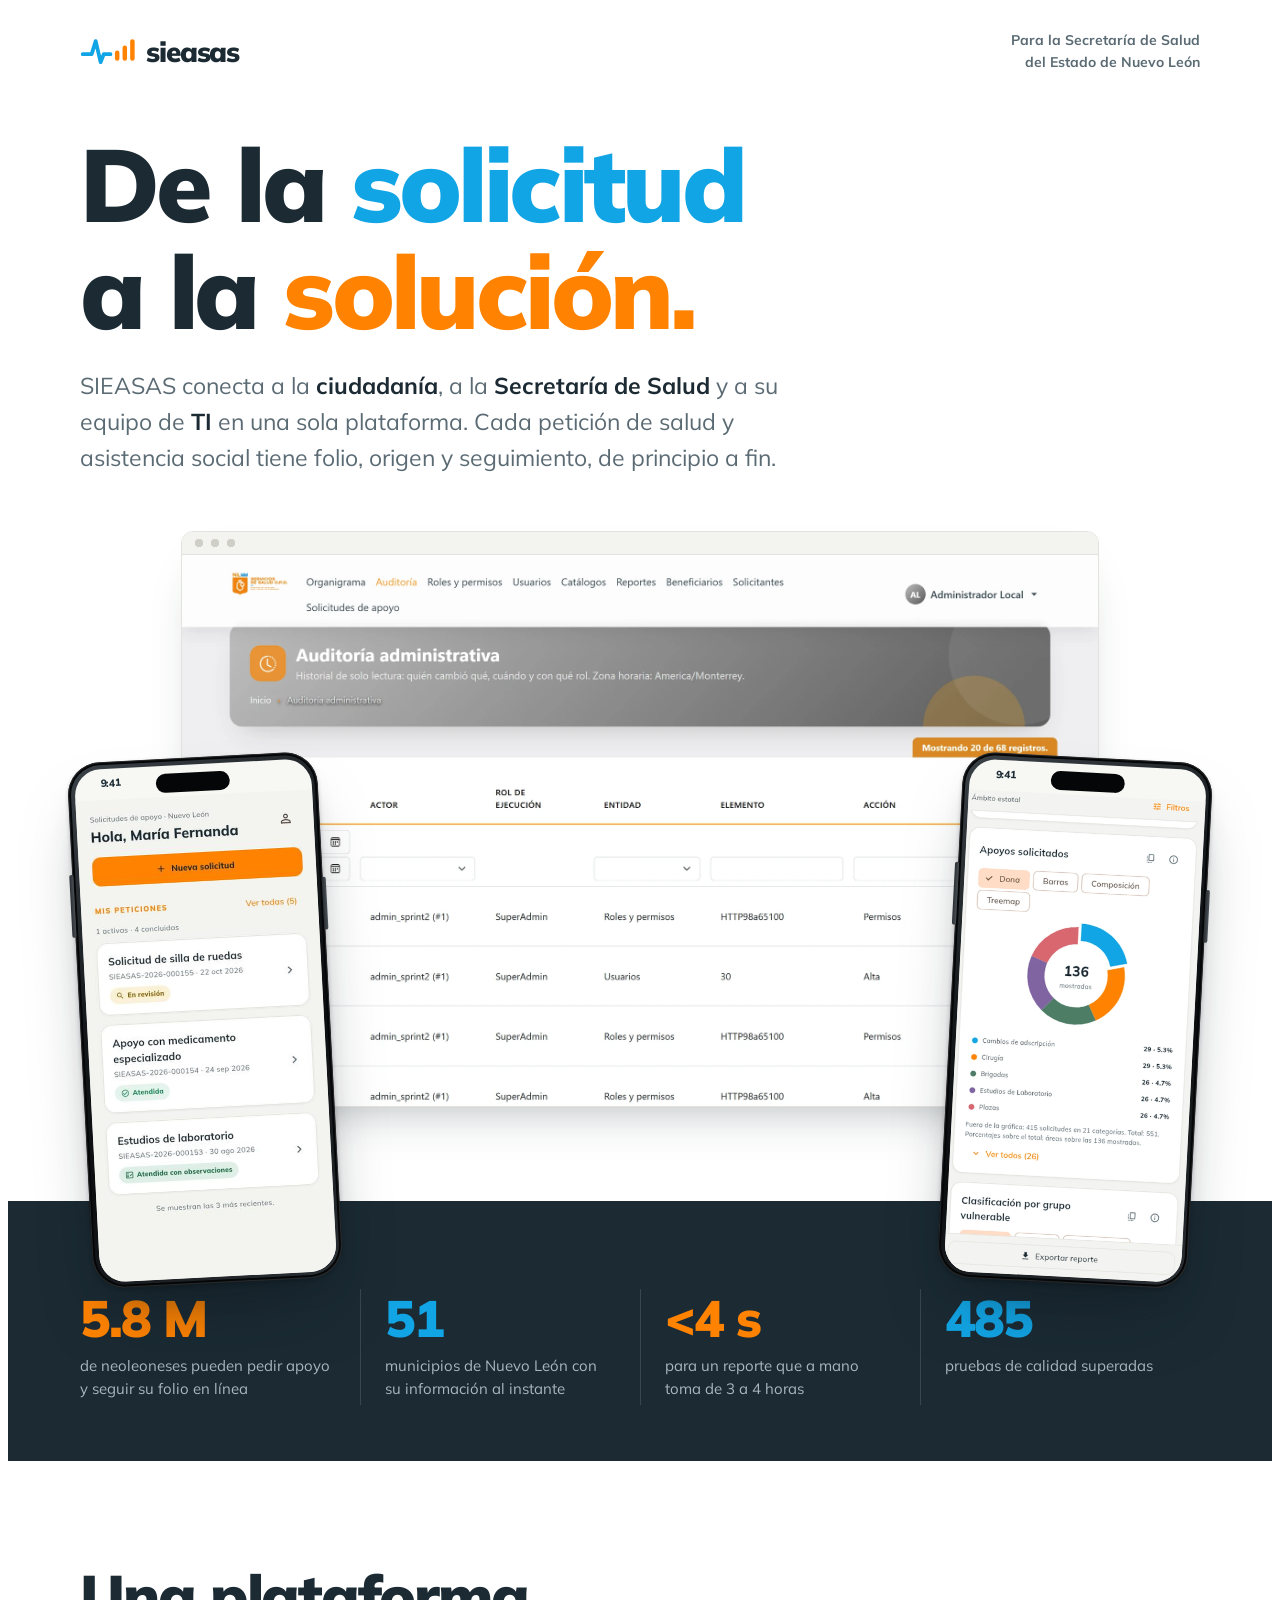
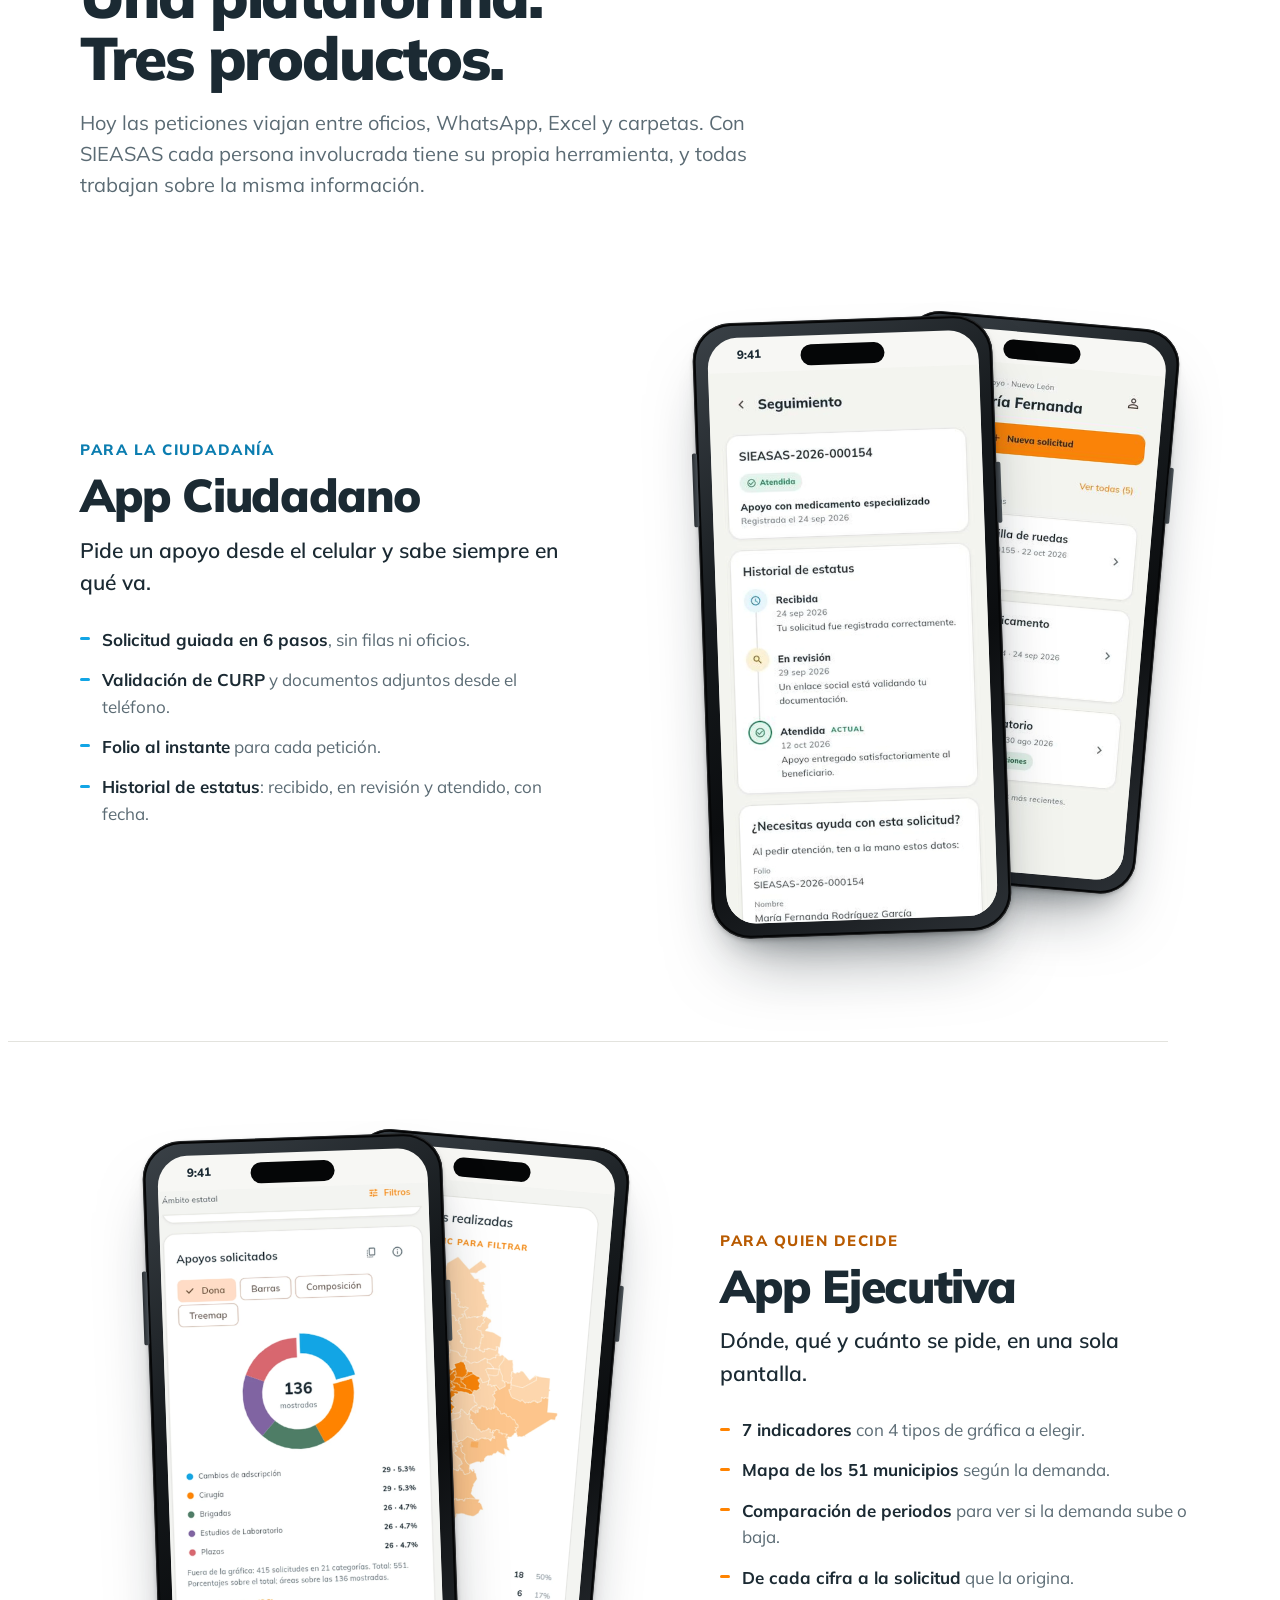
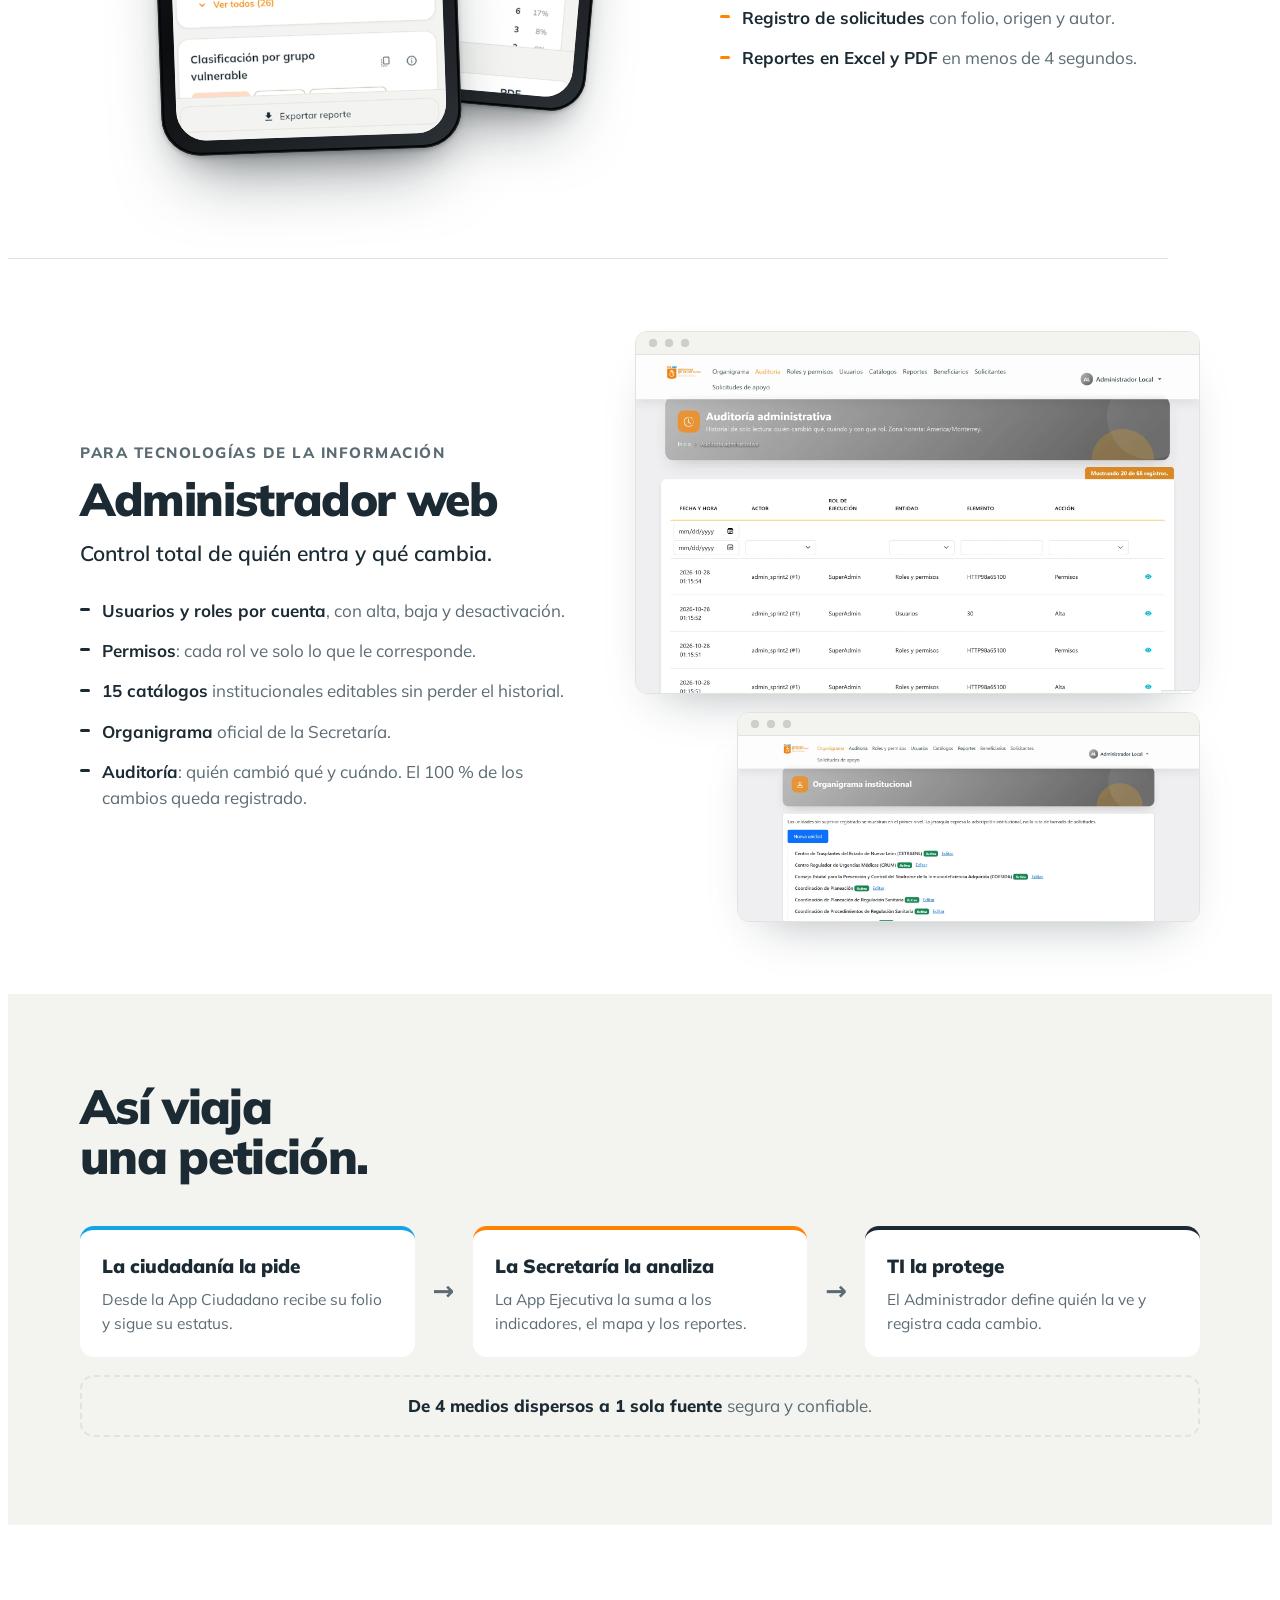
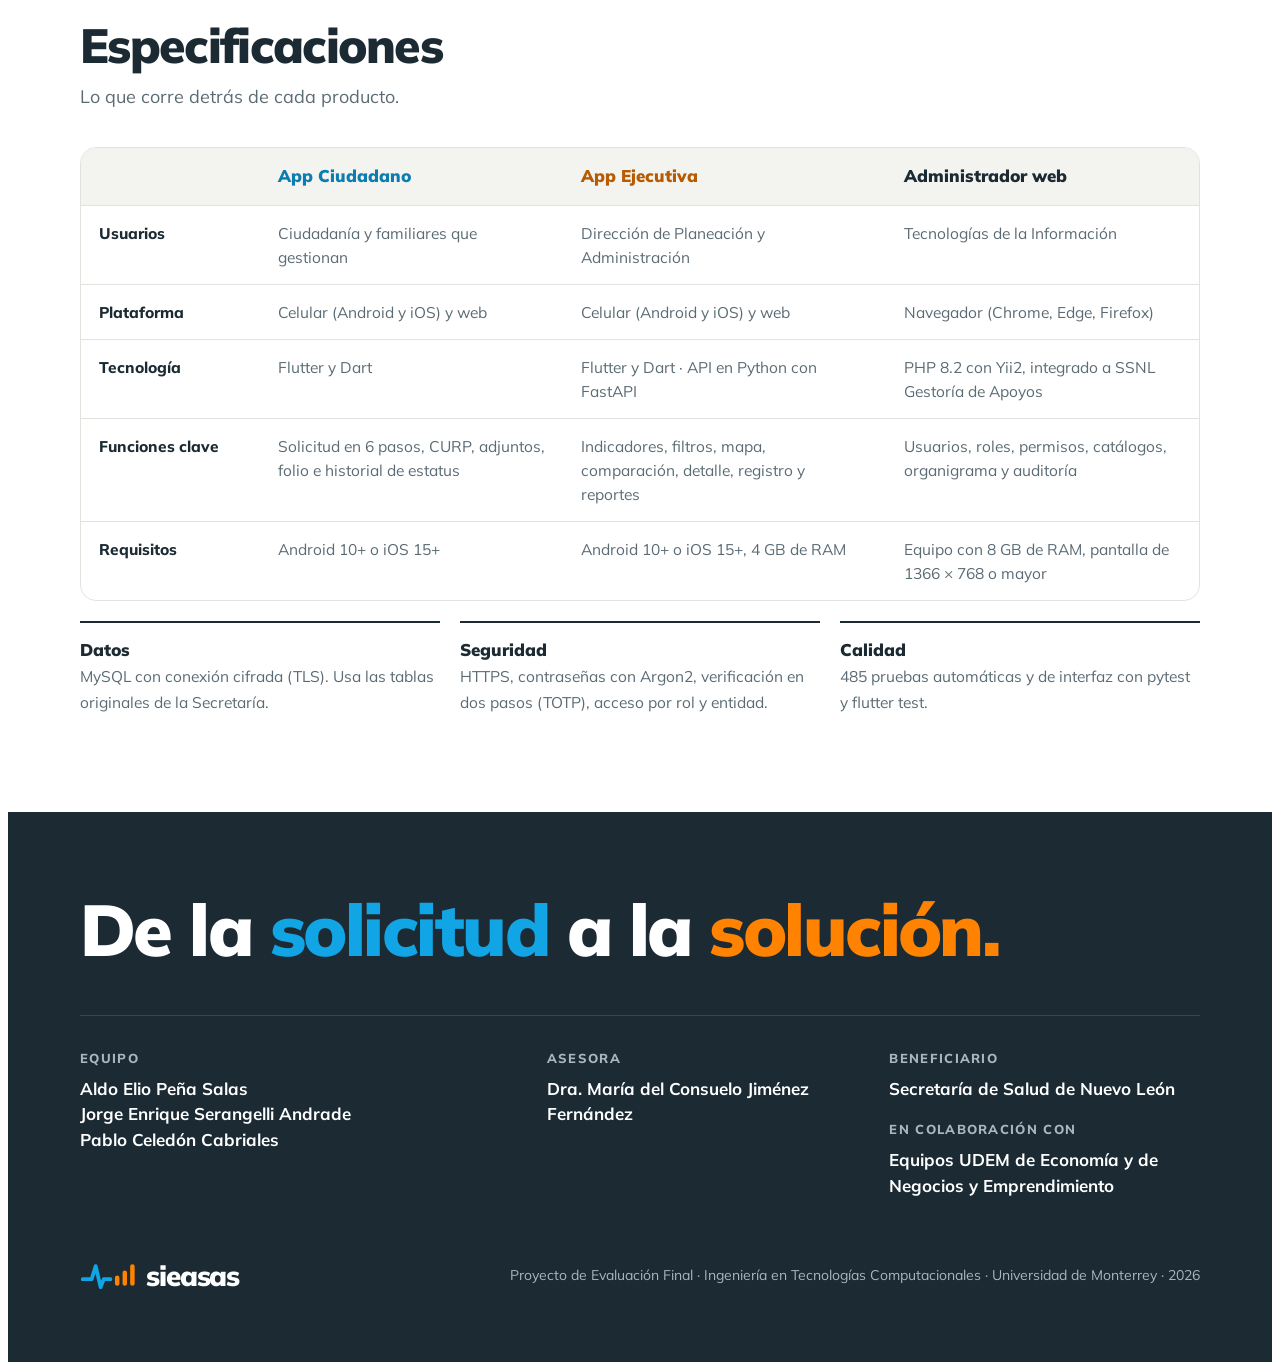
==== promocion/sitio/index.html @ 9f804b7c "Agrega propuestas de logotipo y material promocional - logo/: rondas de propuestas del logotipo (PNG" ====
<!doctype html>
<html lang="es">
<head>
<meta charset="utf-8">
<title>SIEASAS</title>
<meta name="viewport" content="width=device-width, initial-scale=1, viewport-fit=cover">
<meta name="claude:viewport-fit-sides" content="cover">
<meta name="description" content="SIEASAS: la plataforma que conecta a la ciudadanía, a la Secretaría de Salud de Nuevo León y a su equipo de TI. De la solicitud a la solución.">
<link rel="preconnect" href="https://fonts.googleapis.com">
<link rel="preconnect" href="https://fonts.gstatic.com" crossorigin>
<link rel="stylesheet" href="https://fonts.googleapis.com/css2?family=Mulish:wght@400;600;700;800;900&display=swap">
<style>
/* Layout: portada con los tres productos reales en pantalla; luego un capítulo por producto (texto + capturas alternados), cómo se conectan, ficha técnica comparativa y créditos. Solo scroll, sin botones. */
:root {
  --bg: #FFFFFF;
  --soft: #F3F3F0;
  --fg: #1B2A33;
  --muted: #5B6B74;
  --line: #E3E3DE;
  --salud: #12A5E5;
  --salud-text: #0B7DB0;
  --brand: #FF8300;
  --brand-text: #B85A00;
  --frame: #1B2A33;
  --dark: #1B2A33;
  --on-dark: #FFFFFF;
  --on-dark-muted: #A9B6BE;
  --font: "Mulish", "Segoe UI", system-ui, sans-serif;
}
@media (prefers-color-scheme: dark) {
  :root:not([data-theme="light"]) {
    --bg: #10181D; --soft: #172229; --fg: #EAF0F3; --muted: #9AAAB3; --line: #26363F;
    --salud-text: #4CC0F0; --brand-text: #FFA54D; --frame: #000000; --dark: #0A1115; color-scheme: dark;
  }
}
:root[data-theme="dark"] {
  --bg: #10181D; --soft: #172229; --fg: #EAF0F3; --muted: #9AAAB3; --line: #26363F;
  --salud-text: #4CC0F0; --brand-text: #FFA54D; --frame: #000000; --dark: #0A1115; color-scheme: dark;
}

* { box-sizing: border-box; }
body { background: var(--bg); color: var(--fg); font-family: var(--font); font-size: 17px; line-height: 1.55; }
h1, h2, h3, p { margin: 0; }
h1, h2 { font-weight: 900; letter-spacing: -.035em; line-height: 1.04; text-wrap: balance; }
img { display: block; max-width: 100%; height: auto; }
.wrap { max-width: 1160px; margin: 0 auto; padding-left: max(20px, env(safe-area-inset-left, 0px)); padding-right: max(20px, env(safe-area-inset-right, 0px)); }

/* Marcos de dispositivo */
/* Teléfono: cuerpo de aluminio oscuro, bisel delgado, isla de cámara y botones laterales */
.phone { --r: 15%; position: relative; padding: 2.6%; border-radius: 13% / 6.2%; max-width: 100%;
  background: linear-gradient(145deg, #3B4248 0%, #15191C 38%, #0B0D0F 62%, #2C3136 100%);
  box-shadow: inset 0 0 0 1px rgba(255,255,255,.14), inset 0 0 0 3px #050607, 0 2px 4px rgba(0,0,0,.2), 0 40px 70px -30px rgba(15,25,32,.55), 0 18px 30px -18px rgba(15,25,32,.35); }
.phone .screen { position: relative; border-radius: 11% / 5.2%; overflow: hidden; aspect-ratio: 9 / 19.5; background: #F7F7F4; display: flex; flex-direction: column; padding-top: 13%; container-type: inline-size; }
.phone img { width: 100%; flex: 1; min-height: 0; object-fit: cover; object-position: top; }
.phone .screen::before { content: "9:41"; position: absolute; top: 4.2cqw; left: 11cqw; font: 800 4.4cqw/1 var(--font); color: #1B2A33; letter-spacing: -.02em; }
.phone .screen::after { content: ""; position: absolute; top: 1.6%; left: 50%; width: 31%; height: 3.6%; transform: translateX(-50%); background: #050607; border-radius: 999px; }
.phone::before, .phone::after { content: ""; position: absolute; width: 1.6%; border-radius: 2px; background: linear-gradient(90deg, #2A2F33, #4A5157); }
.phone::before { right: -1.2%; top: 24%; height: 10%; }
.phone::after { left: -1.2%; top: 21%; height: 12%; }
/* Par de teléfonos: uno al frente y otro detrás, ligeramente girado */
.duo { position: relative; display: grid; grid-template-columns: 1fr; justify-items: center; padding: 4% 0 6%; }
.duo .phone { grid-area: 1 / 1; width: 58%; max-width: 300px; }
.duo .back { transform: translateX(34%) translateY(-4%) rotate(5deg) scale(.92); filter: saturate(.95); }
.duo .front { transform: translateX(-22%) rotate(-2deg); z-index: 1; }
.duo::before { content: ""; position: absolute; inset: 14% 6% 0; border-radius: 40px; background: var(--glow); z-index: -1; }
.c .duo { --glow: radial-gradient(60% 55% at 50% 55%, rgba(18,165,229,.18), transparent 70%); }
.e .duo { --glow: radial-gradient(60% 55% at 50% 55%, rgba(255,131,0,.16), transparent 70%); }
.browser { border: 1px solid var(--line); border-radius: 12px; overflow: hidden; background: #fff; box-shadow: 0 24px 48px -28px rgba(27,42,51,.4); }
.browser::before { content: ""; display: block; height: 22px; background-color: var(--soft); border-bottom: 1px solid var(--line); background-image: radial-gradient(circle, #CFCFC8 4px, transparent 4.5px), radial-gradient(circle, #CFCFC8 4px, transparent 4.5px), radial-gradient(circle, #CFCFC8 4px, transparent 4.5px); background-size: 14px 22px; background-repeat: no-repeat; background-position: 10px 0, 26px 0, 42px 0; }

/* Encabezado */
.top { display: flex; align-items: center; justify-content: space-between; gap: 16px; padding-block: 22px; }
.logo { display: flex; align-items: center; gap: 10px; color: var(--fg); }
.logo svg { width: 56px; height: auto; }
.logo span { font-weight: 900; font-size: 28px; letter-spacing: -.04em; }
.top small { color: var(--muted); font-size: 14px; font-weight: 700; text-align: right; }

/* Portada */
.hero { padding-block: 36px 0; }
.hero h1 { font-size: clamp(46px, 8vw, 104px); max-width: 11ch; }
.hero h1 .s { color: var(--salud); }
.hero h1 .b { color: var(--brand); }
.hero .sub { font-size: clamp(19px, 2vw, 23px); color: var(--muted); max-width: 32em; margin-top: 24px; }
.hero .sub b { color: var(--fg); }
.stage { position: relative; margin-top: 56px; display: grid; grid-template-columns: 1fr 2.4fr 1fr; align-items: end; gap: 0; }
.stage .browser { grid-column: 1 / -1; grid-row: 1; margin: 0 9% 12%; }
.stage .phone { grid-row: 1; width: 100%; max-width: 250px; position: relative; }
.stage .p1 { grid-column: 1; justify-self: start; transform: translateY(8%) rotate(-3deg); }
.stage .p2 { grid-column: 3; justify-self: end; transform: translateY(8%) rotate(3deg); }
.stage figcaption { display: none; }

/* Cifras */
.facts { background: var(--dark); color: var(--on-dark); margin-top: -40px; padding-top: 88px; }
.facts .wrap { display: grid; grid-template-columns: repeat(4, 1fr); padding-block: 0 56px; }
.fact { padding: 4px 24px; border-left: 1px solid #FFFFFF22; min-width: 0; }
.fact:first-child { border-left: 0; padding-left: 0; }
.fact b { display: block; font-size: clamp(34px, 4vw, 52px); font-weight: 900; letter-spacing: -.04em; line-height: 1; font-variant-numeric: tabular-nums; }
.fact:nth-child(odd) b { color: var(--brand); }
.fact:nth-child(even) b { color: var(--salud); }
.fact span { display: block; color: var(--on-dark-muted); font-size: 15px; margin-top: 10px; }

/* Introducción a productos */
.intro { padding-block: 104px 24px; }
.intro h2 { font-size: clamp(36px, 5vw, 60px); max-width: 15ch; }
.intro p { color: var(--muted); font-size: 20px; max-width: 34em; margin-top: 18px; }

/* Capítulo de producto */
.product { padding-block: 72px; display: grid; grid-template-columns: 1fr 1.15fr; gap: 64px; align-items: center; }
.product > * { min-width: 0; }
.product.flip .copy { order: 2; }
.who { font-size: 15px; font-weight: 800; letter-spacing: .1em; text-transform: uppercase; }
.c .who { color: var(--salud-text); } .e .who { color: var(--brand-text); } .a .who { color: var(--muted); }
.product h3 { font-size: clamp(32px, 3.6vw, 46px); font-weight: 900; letter-spacing: -.03em; line-height: 1.05; margin-top: 10px; }
.product .promise { font-size: 21px; margin-top: 14px; font-weight: 600; }
.product ul { list-style: none; padding: 0; margin: 28px 0 0; display: grid; gap: 14px; }
.product li { padding-left: 22px; position: relative; color: var(--muted); }
.product li::before { content: ""; position: absolute; left: 0; top: .62em; width: 10px; height: 3px; border-radius: 2px; }
.c li::before { background: var(--salud); } .e li::before { background: var(--brand); } .a li::before { background: var(--fg); }
.product li b { color: var(--fg); }
.shots { display: flex; gap: 20px; justify-content: center; align-items: flex-start; }
.shots.stack { flex-direction: column; gap: 18px; align-items: stretch; }
.product.e { grid-template-columns: 1.2fr 1fr; }
.product.e .copy { order: 2; }
.shots.stack .browser:nth-child(2) { width: 82%; align-self: flex-end; }
.rule { border: 0; border-top: 1px solid var(--line); margin: 0; }

/* Cómo se conecta */
.flow { background: var(--soft); }
.flow .wrap { padding-block: 88px; }
.flow h2 { font-size: clamp(32px, 4vw, 48px); max-width: 16ch; }
.chain { display: grid; grid-template-columns: 1fr auto 1fr auto 1fr; gap: 18px; align-items: stretch; margin-top: 44px; }
.node { background: var(--bg); border-radius: 14px; padding: 22px; min-width: 0; }
.node b { display: block; font-size: 19px; font-weight: 900; }
.node span { display: block; color: var(--muted); font-size: 15.5px; margin-top: 6px; }
.node.c { border-top: 4px solid var(--salud); } .node.e { border-top: 4px solid var(--brand); } .node.a { border-top: 4px solid var(--fg); }
.arrow { align-self: center; color: var(--muted); font-size: 26px; font-weight: 900; }
.flow .base { margin-top: 18px; text-align: center; font-weight: 800; padding: 16px; border: 2px dashed var(--line); border-radius: 14px; }
.flow .base span { font-weight: 400; color: var(--muted); }

/* Especificaciones */
.specs .wrap { padding-block: 96px; }
.specs h2 { font-size: clamp(32px, 4vw, 48px); }
.specs .lead { color: var(--muted); margin-top: 12px; font-size: 18px; max-width: 40em; }
.table { margin-top: 36px; overflow-x: auto; border: 1px solid var(--line); border-radius: 16px; }
table { width: 100%; border-collapse: collapse; min-width: 760px; font-size: 15.5px; }
th, td { text-align: left; vertical-align: top; padding: 15px 18px; border-bottom: 1px solid var(--line); }
tbody tr:last-child th, tbody tr:last-child td { border-bottom: 0; }
thead th { font-size: 17px; font-weight: 900; background: var(--soft); }
thead th:nth-child(2) { color: var(--salud-text); } thead th:nth-child(3) { color: var(--brand-text); }
tbody th { font-weight: 800; width: 16%; }
td { color: var(--muted); }
.shared { margin-top: 20px; display: grid; grid-template-columns: repeat(3, 1fr); gap: 20px; }
.shared div { border-top: 2px solid var(--fg); padding-top: 14px; min-width: 0; }
.shared b { display: block; font-weight: 900; }
.shared span { color: var(--muted); font-size: 15.5px; }

/* Créditos */
.credits { background: var(--dark); color: var(--on-dark); }
.credits .wrap { padding-block: 80px 64px; }
.credits h2 { font-size: clamp(38px, 6vw, 72px); }
.credits h2 .s { color: var(--salud); } .credits h2 .b { color: var(--brand); }
.people { display: grid; grid-template-columns: 1.4fr 1fr 1fr; gap: 32px; margin-top: 48px; border-top: 1px solid #FFFFFF22; padding-top: 32px; }
.people > div { min-width: 0; }
.people small { display: block; font-size: 13px; font-weight: 800; letter-spacing: .1em; text-transform: uppercase; color: var(--on-dark-muted); margin-bottom: 8px; }
.people p { font-weight: 700; line-height: 1.5; }
.credits .end { display: flex; justify-content: space-between; gap: 20px; flex-wrap: wrap; align-items: center; margin-top: 56px; color: var(--on-dark-muted); font-size: 14px; }
.credits .logo { color: var(--on-dark); }

@media (max-width: 900px) {
  .product, .product.flip { grid-template-columns: 1fr; gap: 40px; }
  .product.flip .copy { order: 0; }
  .facts .wrap { grid-template-columns: repeat(2, 1fr); row-gap: 32px; }
  .fact:nth-child(3) { border-left: 0; padding-left: 0; }
  .chain { grid-template-columns: 1fr; }
  .arrow { transform: rotate(90deg); justify-self: center; }
  .people { grid-template-columns: 1fr; gap: 24px; }
  .shared { grid-template-columns: 1fr; }
}
@media (max-width: 560px) {
  body { font-size: 16px; }
  .top small { display: none; }
  .stage { margin-top: 36px; }
  .stage .browser { margin: 0 4% 20%; }
  .stage .phone { max-width: 132px; }
  .facts { margin-top: -24px; padding-top: 64px; }
  .fact { padding: 0 14px; }
  .intro { padding-block: 72px 8px; }
  .product { padding-block: 48px; }
}
</style>

<svg width="0" height="0" style="position:absolute" aria-hidden="true">
  <defs>
    <symbol id="sym" viewBox="0 0 250 120">
      <polyline points="12,72 52,72 70,14 92,108 106,72 136,72" fill="none" stroke="#12A5E5" stroke-width="17" stroke-linecap="round" stroke-linejoin="round"/>
      <rect x="156" y="56" width="20" height="46" rx="10" fill="#FF8300"/>
      <rect x="190" y="34" width="20" height="68" rx="10" fill="#FF8300"/>
      <rect x="224" y="6" width="20" height="96" rx="10" fill="#FF8300"/>
    </symbol>
  </defs>
</svg>

<header class="wrap top">
  <div class="logo" aria-label="SIEASAS"><svg viewBox="0 0 250 120" aria-hidden="true"><use href="#sym"/></svg><span>sieasas</span></div>
  <small>Para la Secretaría de Salud<br>del Estado de Nuevo León</small>
</header>

<main>
  <section class="hero">
    <div class="wrap">
      <h1>De la <span class="s">solicitud</span> a la <span class="b">solución.</span></h1>
      <p class="sub">SIEASAS conecta a la <b>ciudadanía</b>, a la <b>Secretaría de Salud</b> y a su equipo de <b>TI</b> en una sola plataforma. Cada petición de salud y asistencia social tiene folio, origen y seguimiento, de principio a fin.</p>

      <figure class="stage" style="margin-inline:0;margin-bottom:0">
        <div class="browser"><img src="img/admin_auditoria.webp" alt="Administrador web de SIEASAS: auditoría administrativa" width="2000" height="1201"></div>
        <div class="phone p1"><div class="screen"><img src="img/ci_1.webp" alt="App Ciudadano: inicio con las peticiones del ciudadano" width="900" height="1948"></div></div>
        <div class="phone p2"><div class="screen"><img src="img/ej_apoyos.webp" alt="App Ejecutiva: apoyos solicitados" width="900" height="1730"></div></div>
      </figure>
    </div>
  </section>

  <section class="facts" aria-label="SIEASAS en cifras">
    <div class="wrap">
      <div class="fact"><b>5.8 M</b><span>de neoleoneses pueden pedir apoyo y seguir su folio en línea</span></div>
      <div class="fact"><b>51</b><span>municipios de Nuevo León con su información al instante</span></div>
      <div class="fact"><b>&lt;4 s</b><span>para un reporte que a mano toma de 3 a 4 horas</span></div>
      <div class="fact"><b>485</b><span>pruebas de calidad superadas</span></div>
    </div>
  </section>

  <section class="wrap intro">
    <h2>Una plataforma. Tres productos.</h2>
    <p>Hoy las peticiones viajan entre oficios, WhatsApp, Excel y carpetas. Con SIEASAS cada persona involucrada tiene su propia herramienta, y todas trabajan sobre la misma información.</p>
  </section>

  <section class="wrap product c" aria-labelledby="p-ciudadano">
    <div class="copy">
      <p class="who">Para la ciudadanía</p>
      <h3 id="p-ciudadano">App Ciudadano</h3>
      <p class="promise">Pide un apoyo desde el celular y sabe siempre en qué va.</p>
      <ul>
        <li><b>Solicitud guiada en 6 pasos</b>, sin filas ni oficios.</li>
        <li><b>Validación de CURP</b> y documentos adjuntos desde el teléfono.</li>
        <li><b>Folio al instante</b> para cada petición.</li>
        <li><b>Historial de estatus</b>: recibido, en revisión y atendido, con fecha.</li>
      </ul>
    </div>
    <div class="duo">
      <div class="phone back"><div class="screen"><img src="img/ci_1.webp" alt="App Ciudadano: mis peticiones" width="900" height="1948" loading="lazy"></div></div>
      <div class="phone front"><div class="screen"><img src="img/ci_2.webp" alt="App Ciudadano: seguimiento de folio e historial de estatus" width="900" height="1948" loading="lazy"></div></div>
    </div>
  </section>

  <hr class="wrap rule">

  <section class="wrap product e flip" aria-labelledby="p-ejecutiva">
    <div class="copy">
      <p class="who">Para quien decide</p>
      <h3 id="p-ejecutiva">App Ejecutiva</h3>
      <p class="promise">Dónde, qué y cuánto se pide, en una sola pantalla.</p>
      <ul>
        <li><b>7 indicadores</b> con 4 tipos de gráfica a elegir.</li>
        <li><b>Mapa de los 51 municipios</b> según la demanda.</li>
        <li><b>Comparación de periodos</b> para ver si la demanda sube o baja.</li>
        <li><b>De cada cifra a la solicitud</b> que la origina.</li>
        <li><b>Registro de solicitudes</b> con folio, origen y autor.</li>
        <li><b>Reportes en Excel y PDF</b> en menos de 4 segundos.</li>
      </ul>
    </div>
    <div class="duo">
      <div class="phone back"><div class="screen"><img src="img/ej_mapa.webp" alt="App Ejecutiva: mapa de solicitudes por municipio" width="900" height="1896" loading="lazy"></div></div>
      <div class="phone front"><div class="screen"><img src="img/ej_apoyos.webp" alt="App Ejecutiva: apoyos solicitados por categoría" width="900" height="1730" loading="lazy"></div></div>
    </div>
  </section>

  <hr class="wrap rule">

  <section class="wrap product a" aria-labelledby="p-admin">
    <div class="copy">
      <p class="who">Para Tecnologías de la Información</p>
      <h3 id="p-admin">Administrador web</h3>
      <p class="promise">Control total de quién entra y qué cambia.</p>
      <ul>
        <li><b>Usuarios y roles por cuenta</b>, con alta, baja y desactivación.</li>
        <li><b>Permisos</b>: cada rol ve solo lo que le corresponde.</li>
        <li><b>15 catálogos</b> institucionales editables sin perder el historial.</li>
        <li><b>Organigrama</b> oficial de la Secretaría.</li>
        <li><b>Auditoría</b>: quién cambió qué y cuándo. El 100 % de los cambios queda registrado.</li>
      </ul>
    </div>
    <div class="shots stack">
      <div class="browser"><img src="img/admin_auditoria.webp" alt="Administrador web: auditoría administrativa" width="2000" height="1201" loading="lazy"></div>
      <div class="browser"><img src="img/admin_organigrama.webp" alt="Administrador web: organigrama institucional" width="1600" height="640" loading="lazy"></div>
    </div>
  </section>

  <section class="flow" aria-labelledby="t-flujo">
    <div class="wrap">
      <h2 id="t-flujo">Así viaja una petición.</h2>
      <div class="chain">
        <div class="node c"><b>La ciudadanía la pide</b><span>Desde la App Ciudadano recibe su folio y sigue su estatus.</span></div>
        <div class="arrow" aria-hidden="true">→</div>
        <div class="node e"><b>La Secretaría la analiza</b><span>La App Ejecutiva la suma a los indicadores, el mapa y los reportes.</span></div>
        <div class="arrow" aria-hidden="true">→</div>
        <div class="node a"><b>TI la protege</b><span>El Administrador define quién la ve y registra cada cambio.</span></div>
      </div>
      <p class="base">De 4 medios dispersos a 1 sola fuente <span>segura y confiable.</span></p>
    </div>
  </section>

  <section class="specs" aria-labelledby="t-spec">
    <div class="wrap">
      <h2 id="t-spec">Especificaciones</h2>
      <p class="lead">Lo que corre detrás de cada producto.</p>
      <div class="table">
        <table>
          <thead>
            <tr><th scope="col"></th><th scope="col">App Ciudadano</th><th scope="col">App Ejecutiva</th><th scope="col">Administrador web</th></tr>
          </thead>
          <tbody>
            <tr><th scope="row">Usuarios</th><td>Ciudadanía y familiares que gestionan</td><td>Dirección de Planeación y Administración</td><td>Tecnologías de la Información</td></tr>
            <tr><th scope="row">Plataforma</th><td>Celular (Android y iOS) y web</td><td>Celular (Android y iOS) y web</td><td>Navegador (Chrome, Edge, Firefox)</td></tr>
            <tr><th scope="row">Tecnología</th><td>Flutter y Dart</td><td>Flutter y Dart · API en Python con FastAPI</td><td>PHP 8.2 con Yii2, integrado a SSNL Gestoría de Apoyos</td></tr>
            <tr><th scope="row">Funciones clave</th><td>Solicitud en 6 pasos, CURP, adjuntos, folio e historial de estatus</td><td>Indicadores, filtros, mapa, comparación, detalle, registro y reportes</td><td>Usuarios, roles, permisos, catálogos, organigrama y auditoría</td></tr>
            <tr><th scope="row">Requisitos</th><td>Android 10+ o iOS 15+</td><td>Android 10+ o iOS 15+, 4 GB de RAM</td><td>Equipo con 8 GB de RAM, pantalla de 1366 × 768 o mayor</td></tr>
          </tbody>
        </table>
      </div>
      <div class="shared">
        <div><b>Datos</b><span>MySQL con conexión cifrada (TLS). Usa las tablas originales de la Secretaría.</span></div>
        <div><b>Seguridad</b><span>HTTPS, contraseñas con Argon2, verificación en dos pasos (TOTP), acceso por rol y entidad.</span></div>
        <div><b>Calidad</b><span>485 pruebas automáticas y de interfaz con pytest y flutter test.</span></div>
      </div>
    </div>
  </section>
</main>

<footer class="credits">
  <div class="wrap">
    <h2>De la <span class="s">solicitud</span> a la <span class="b">solución.</span></h2>
    <div class="people">
      <div><small>Equipo</small><p>Aldo Elio Peña Salas<br>Jorge Enrique Serangelli Andrade<br>Pablo Celedón Cabriales</p></div>
      <div><small>Asesora</small><p>Dra. María del Consuelo Jiménez Fernández</p></div>
      <div><small>Beneficiario</small><p>Secretaría de Salud de Nuevo León</p><small style="margin-top:18px">En colaboración con</small><p>Equipos UDEM de Economía y de Negocios y Emprendimiento</p></div>
    </div>
    <div class="end">
      <div class="logo"><svg viewBox="0 0 250 120" aria-hidden="true"><use href="#sym"/></svg><span>sieasas</span></div>
      <span>Proyecto de Evaluación Final · Ingeniería en Tecnologías Computacionales · Universidad de Monterrey · 2026</span>
    </div>
  </div>
</footer>

</html>
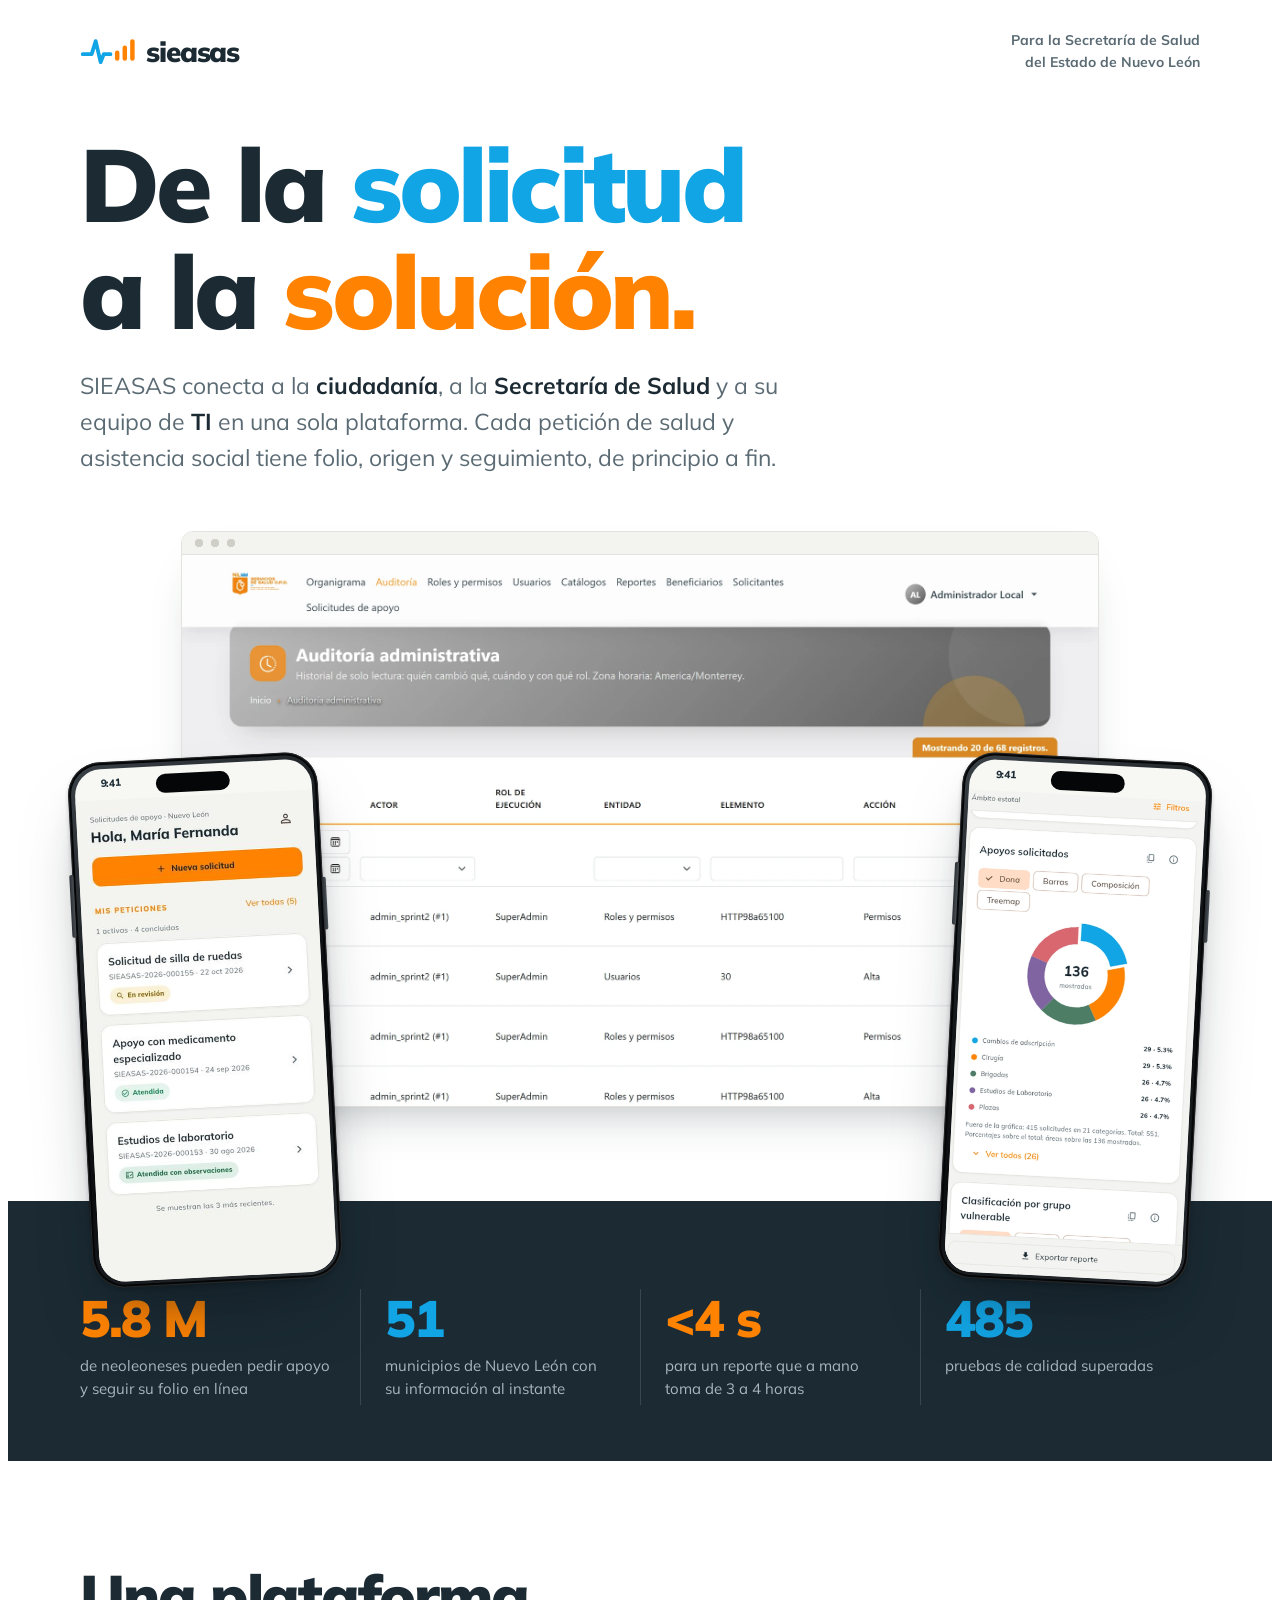
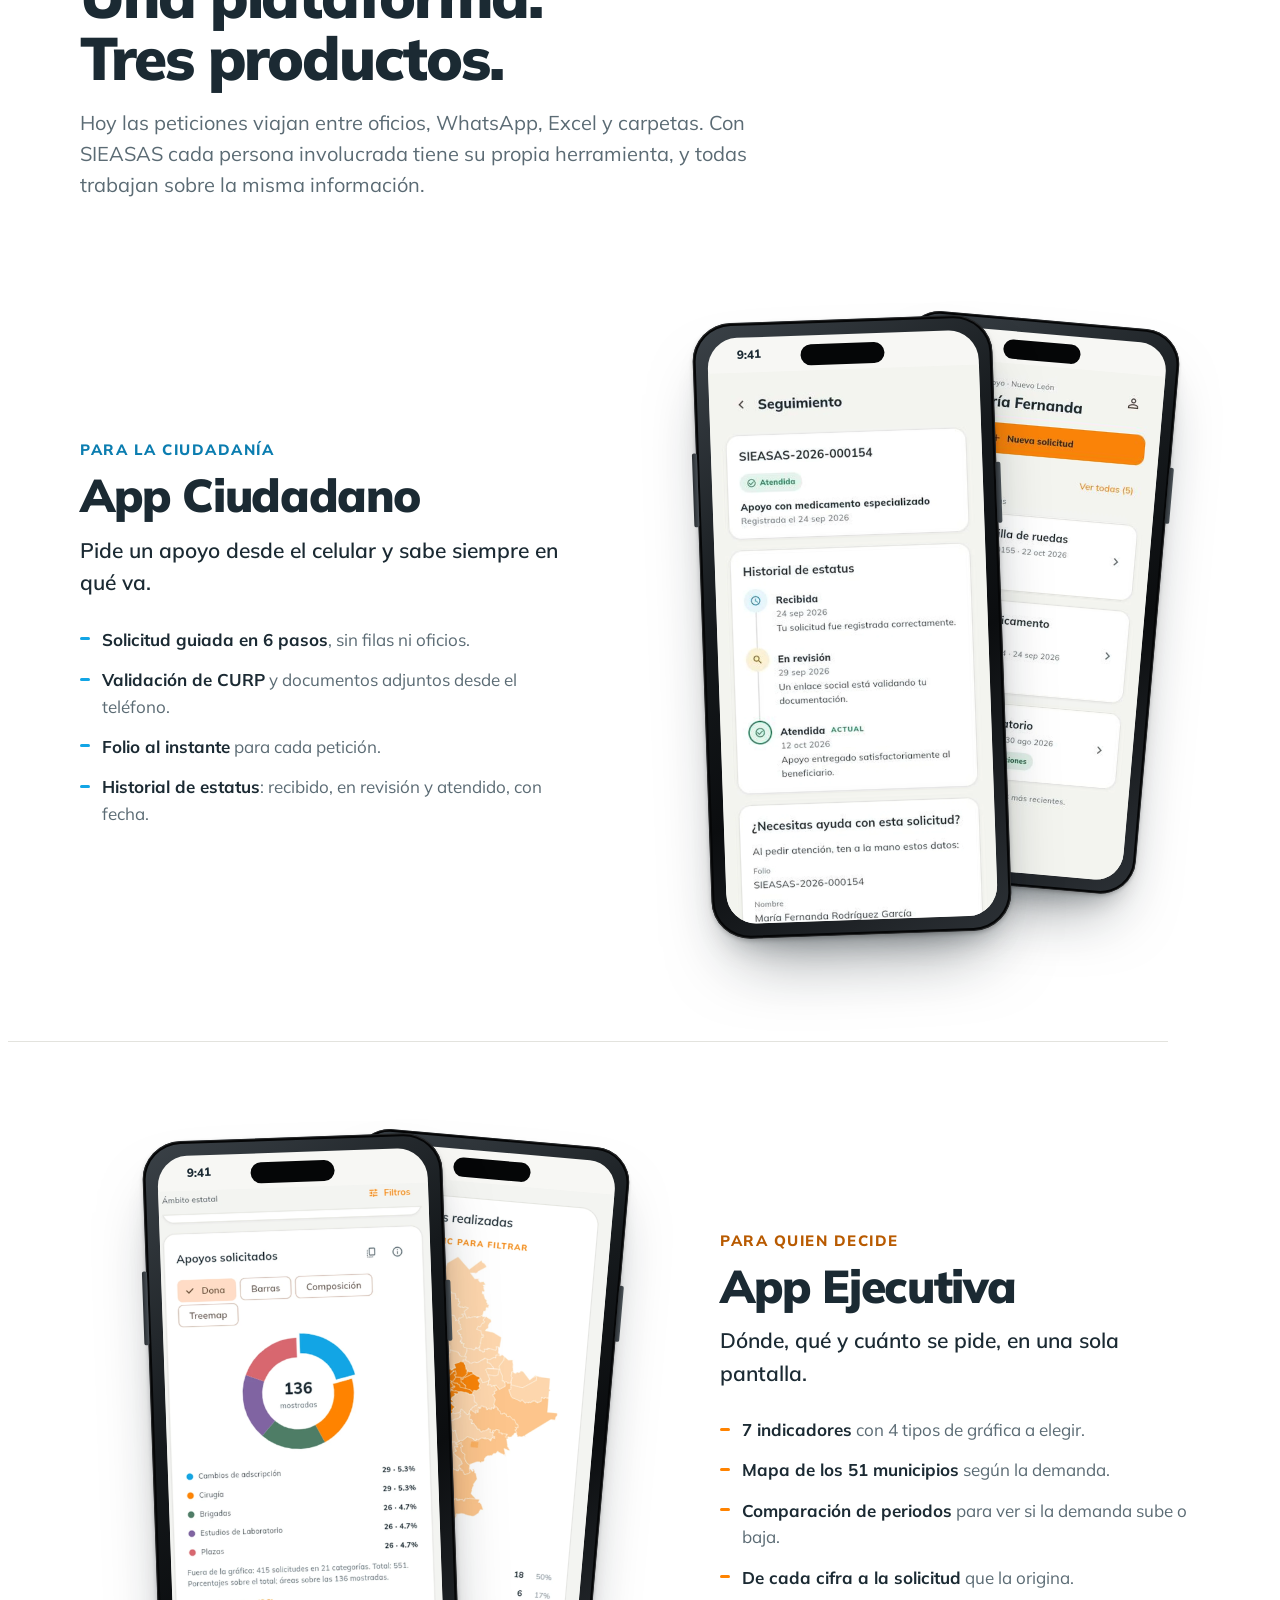
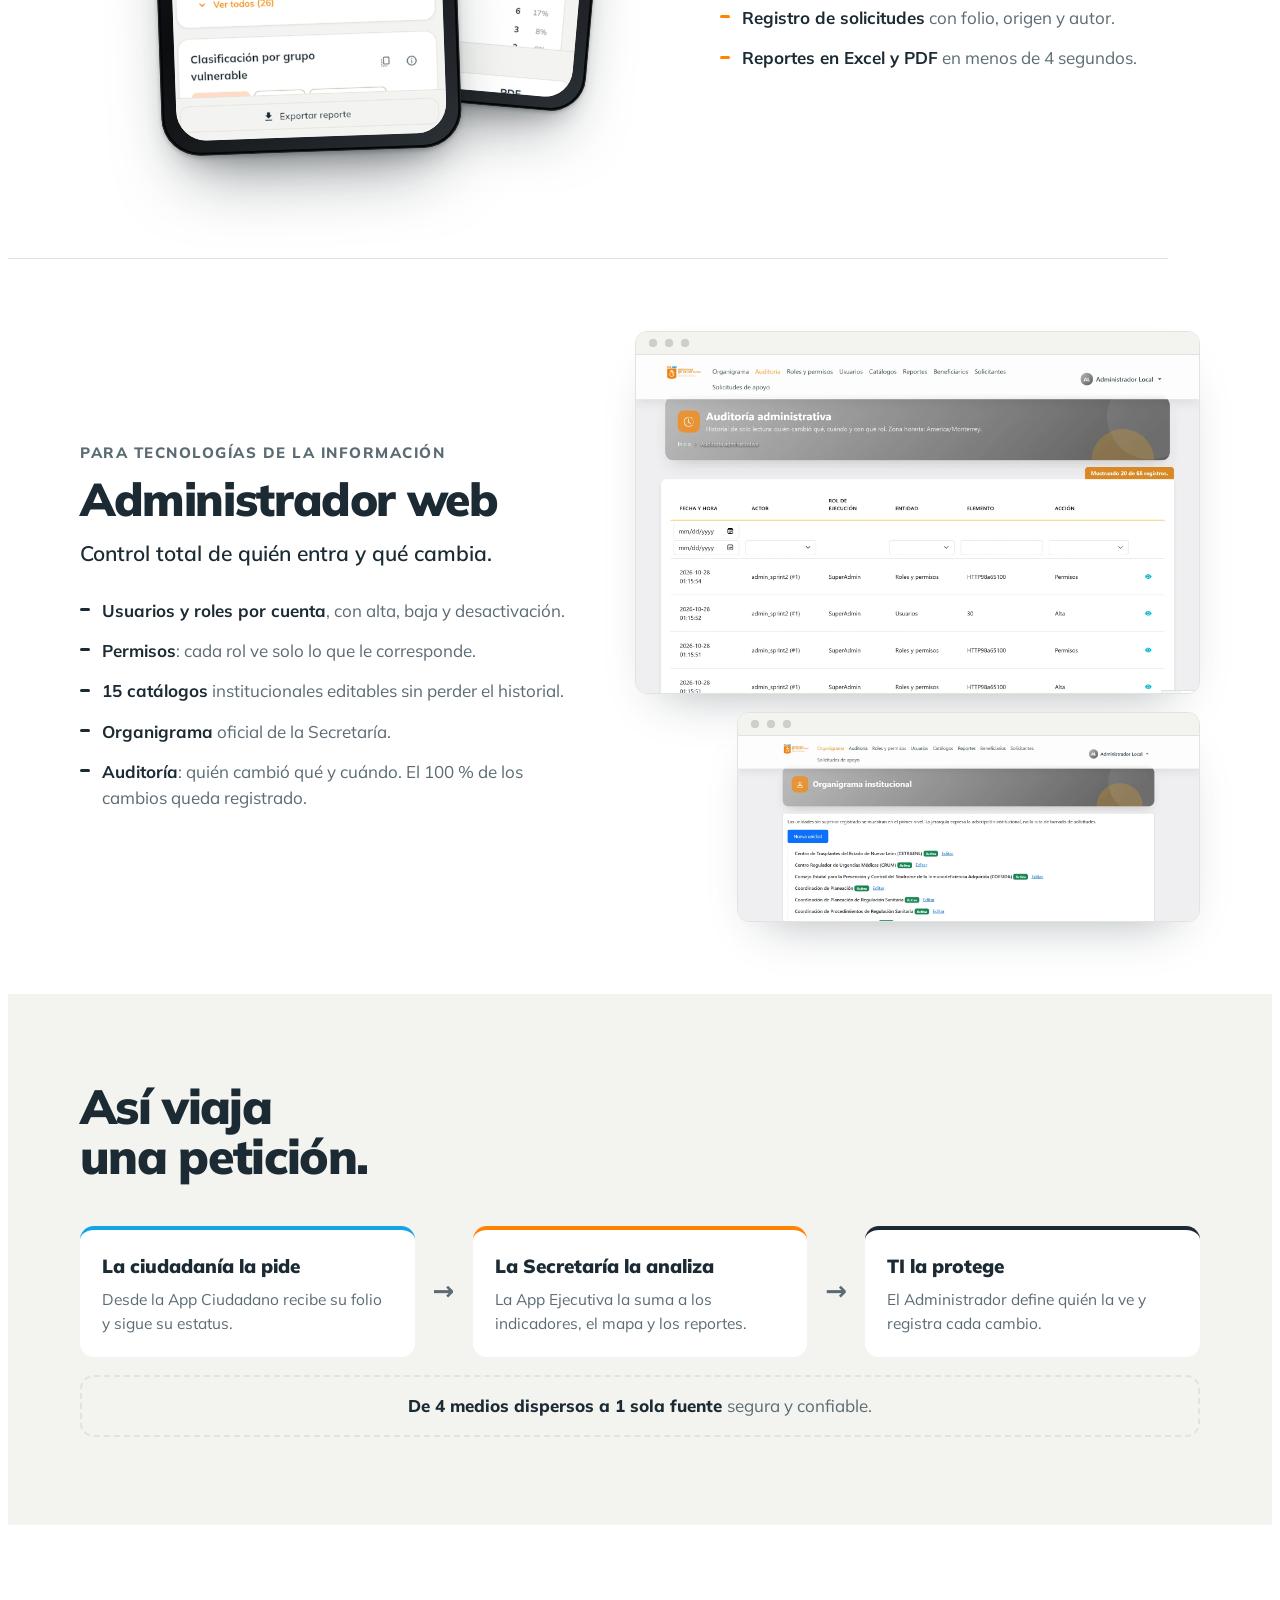
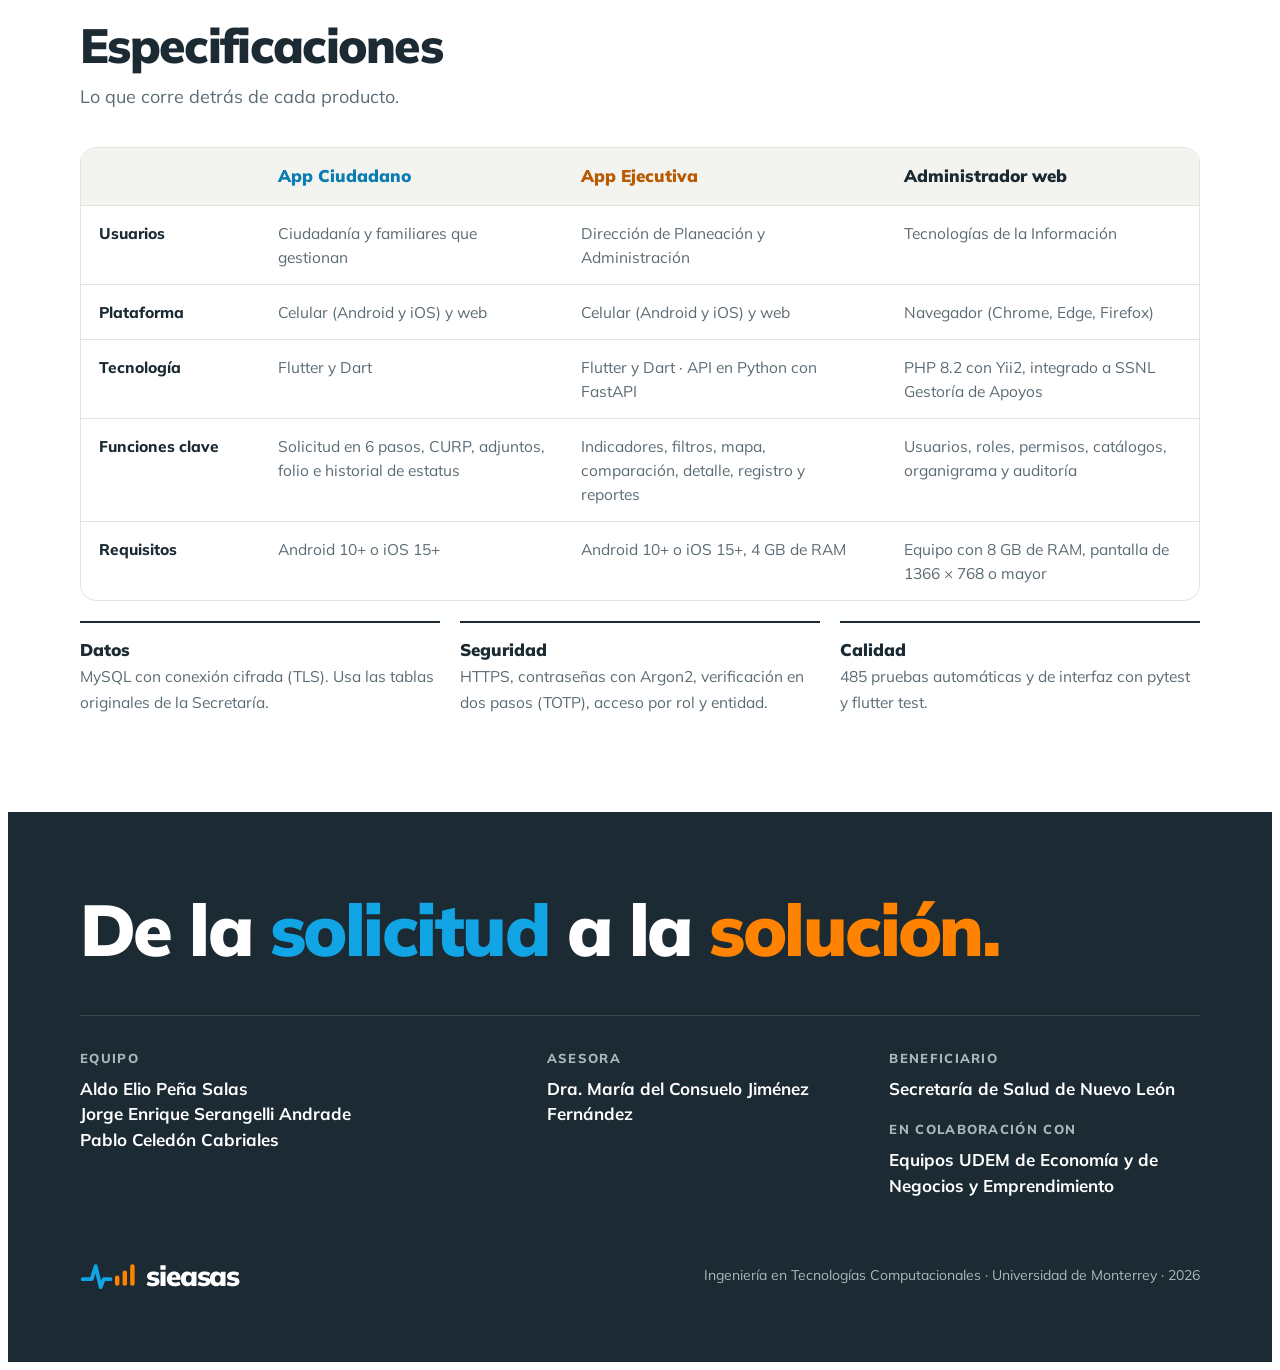
==== commit 7d9655a7: "Ejecutivo: cambios posteriores a la prueba de usabilidad - Panel en dos pestañas (Resumen y Solicitu" ====
--- a/promocion/sitio/index.html
+++ b/promocion/sitio/index.html
@@ -345,7 +345,7 @@
     </div>
     <div class="end">
       <div class="logo"><svg viewBox="0 0 250 120" aria-hidden="true"><use href="#sym"/></svg><span>sieasas</span></div>
-      <span>Proyecto de Evaluación Final · Ingeniería en Tecnologías Computacionales · Universidad de Monterrey · 2026</span>
+      <span>Ingeniería en Tecnologías Computacionales · Universidad de Monterrey · 2026</span>
     </div>
   </div>
 </footer>
